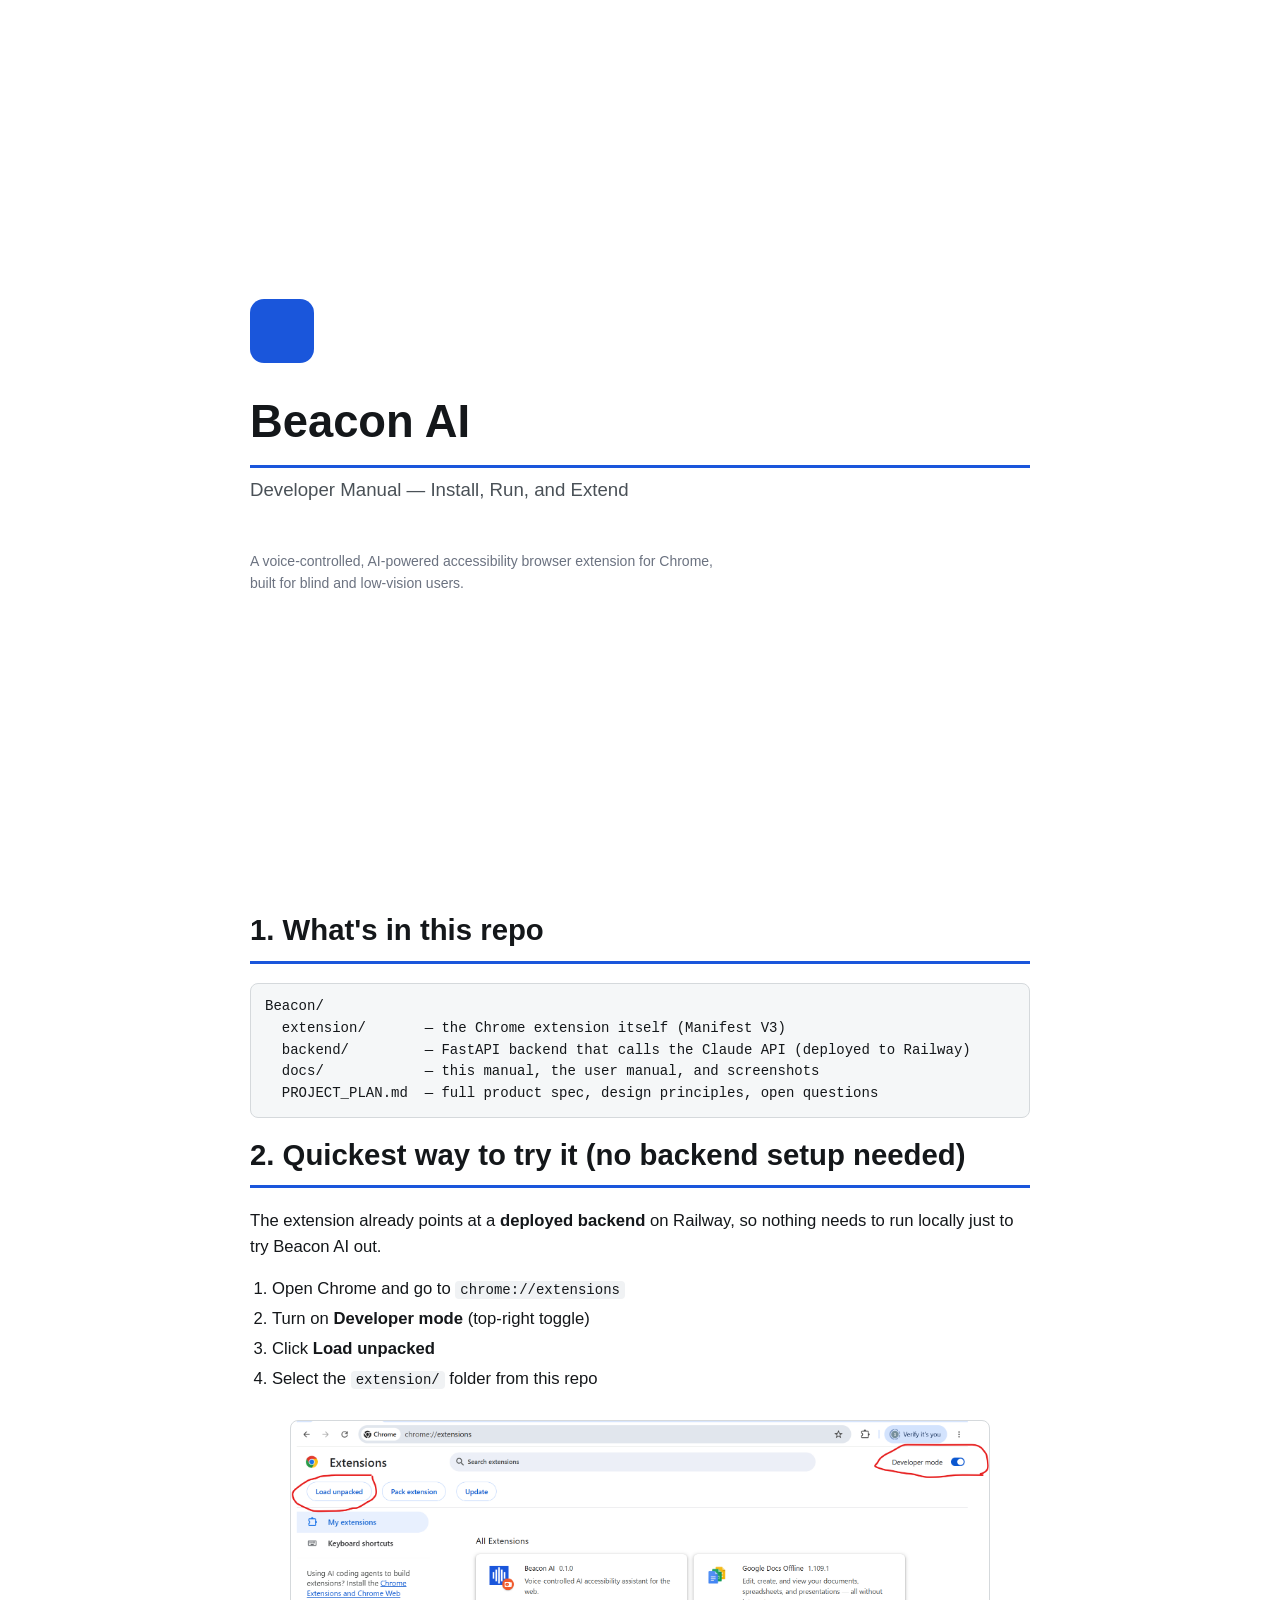
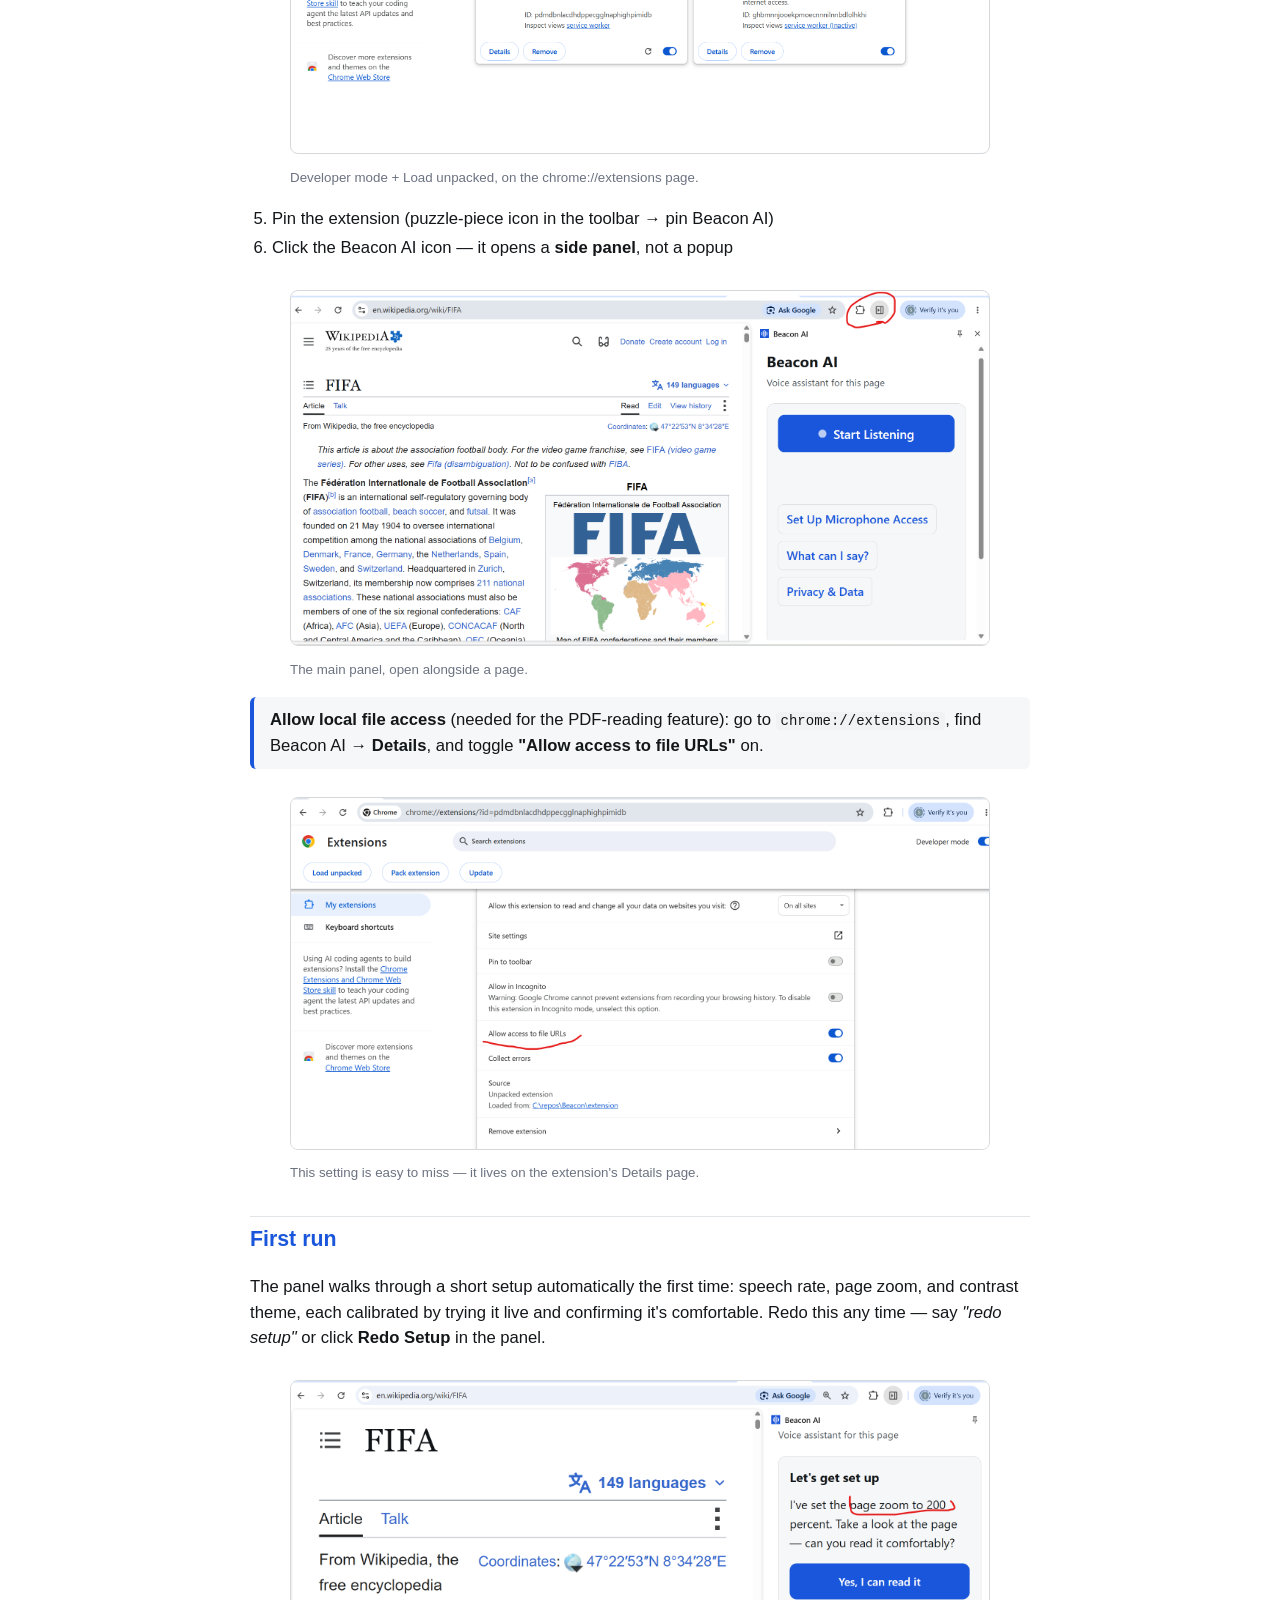
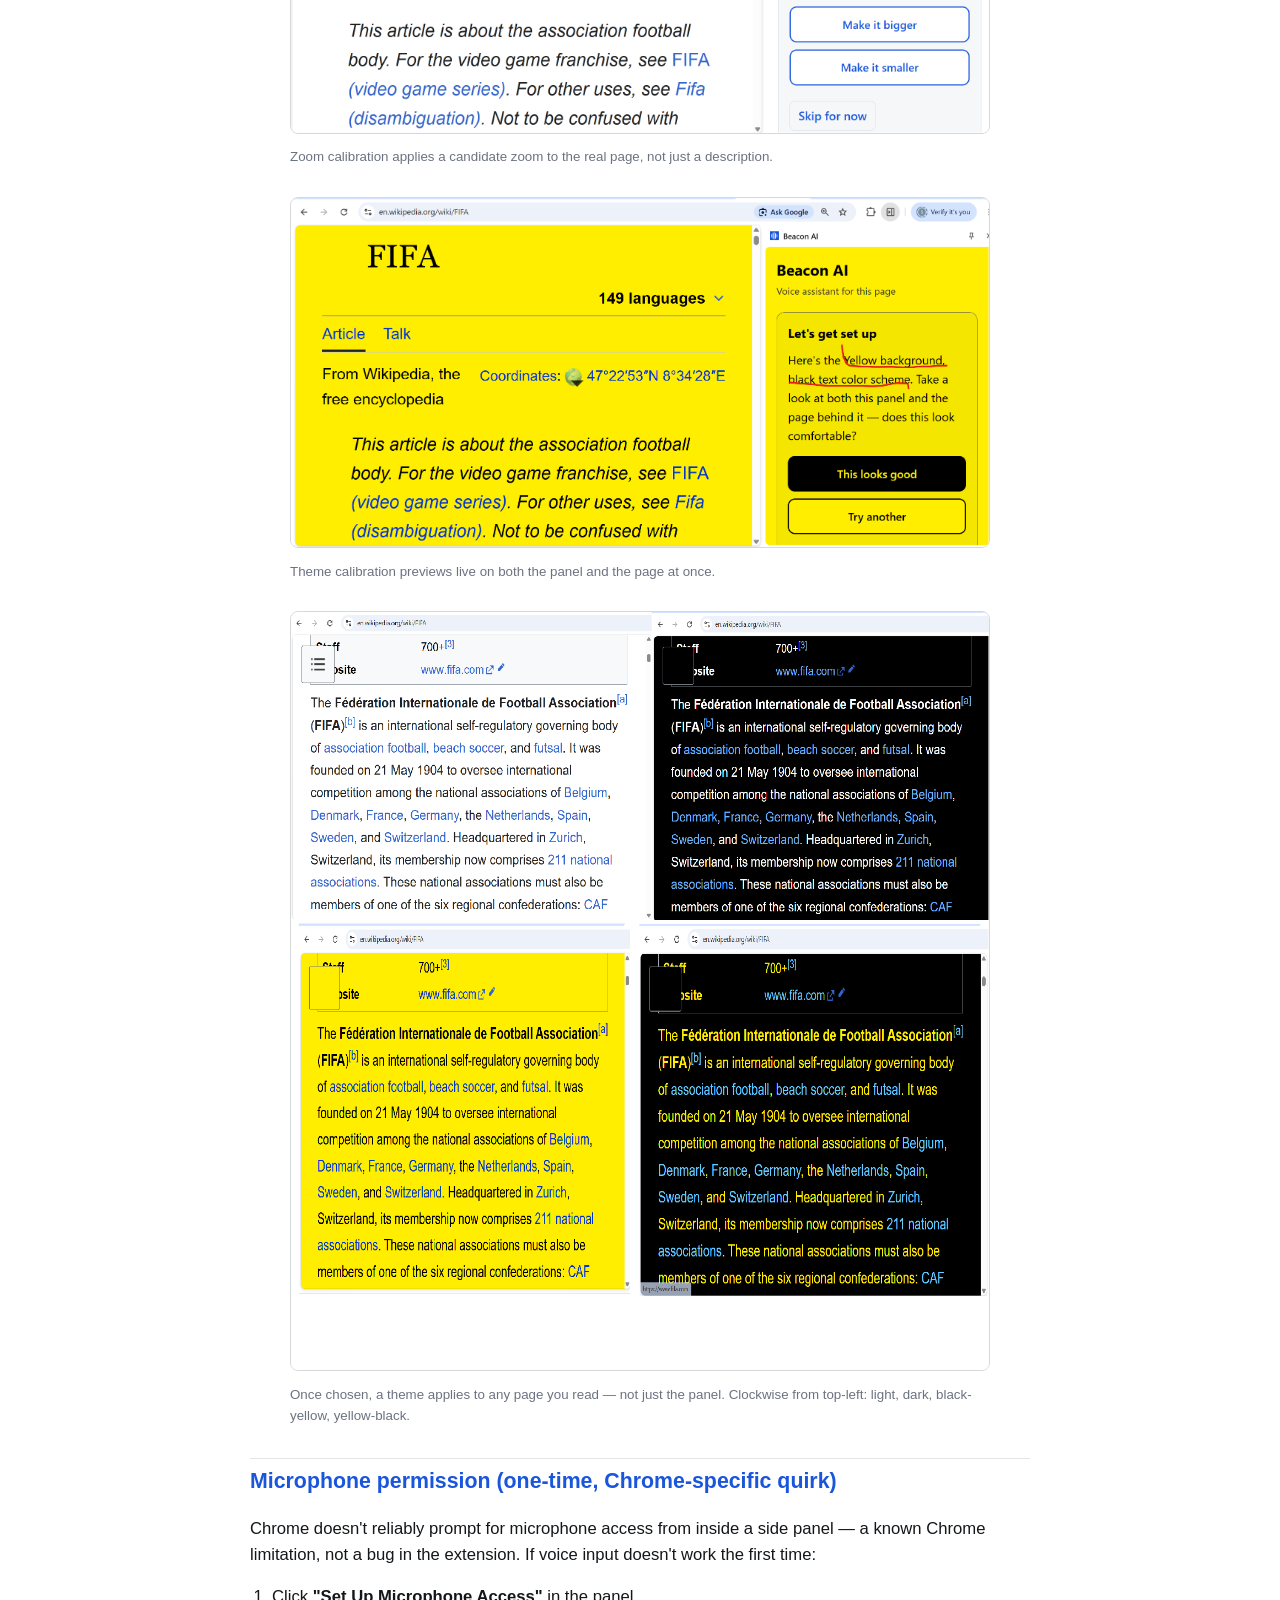
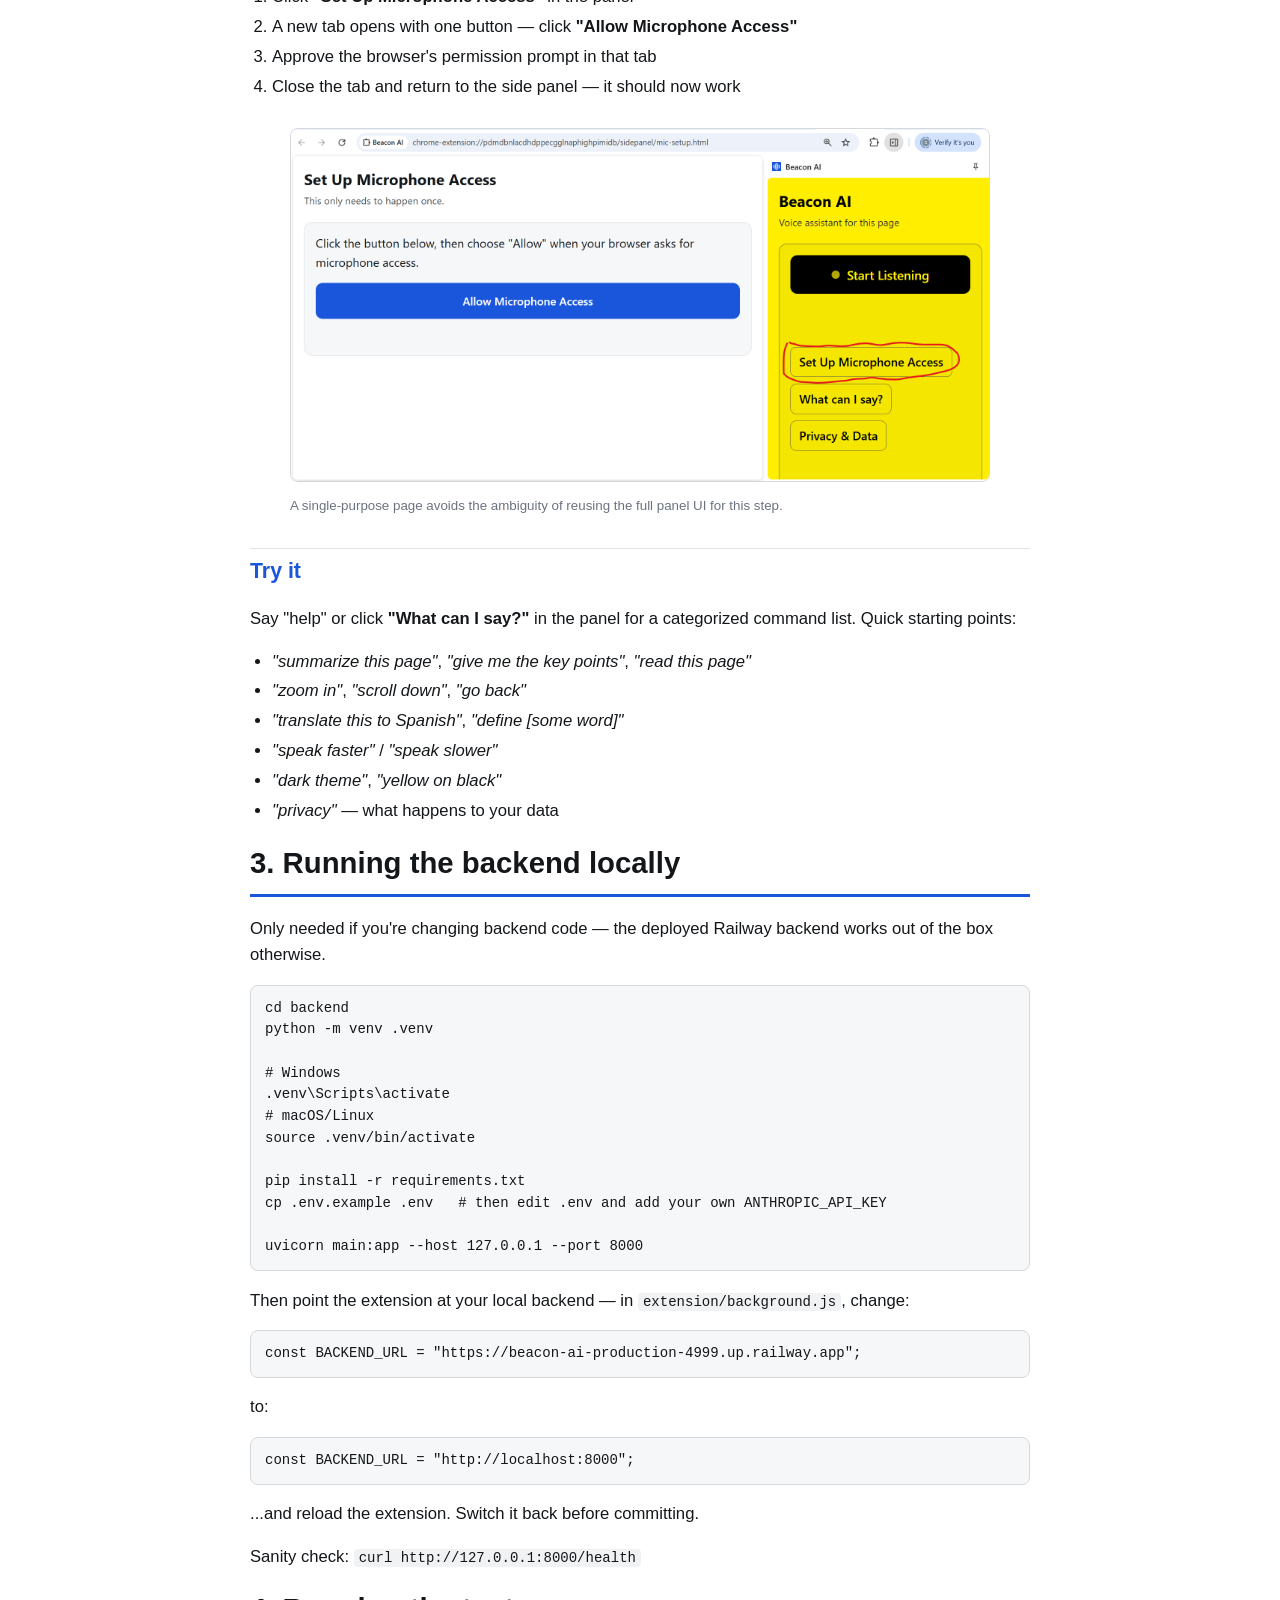
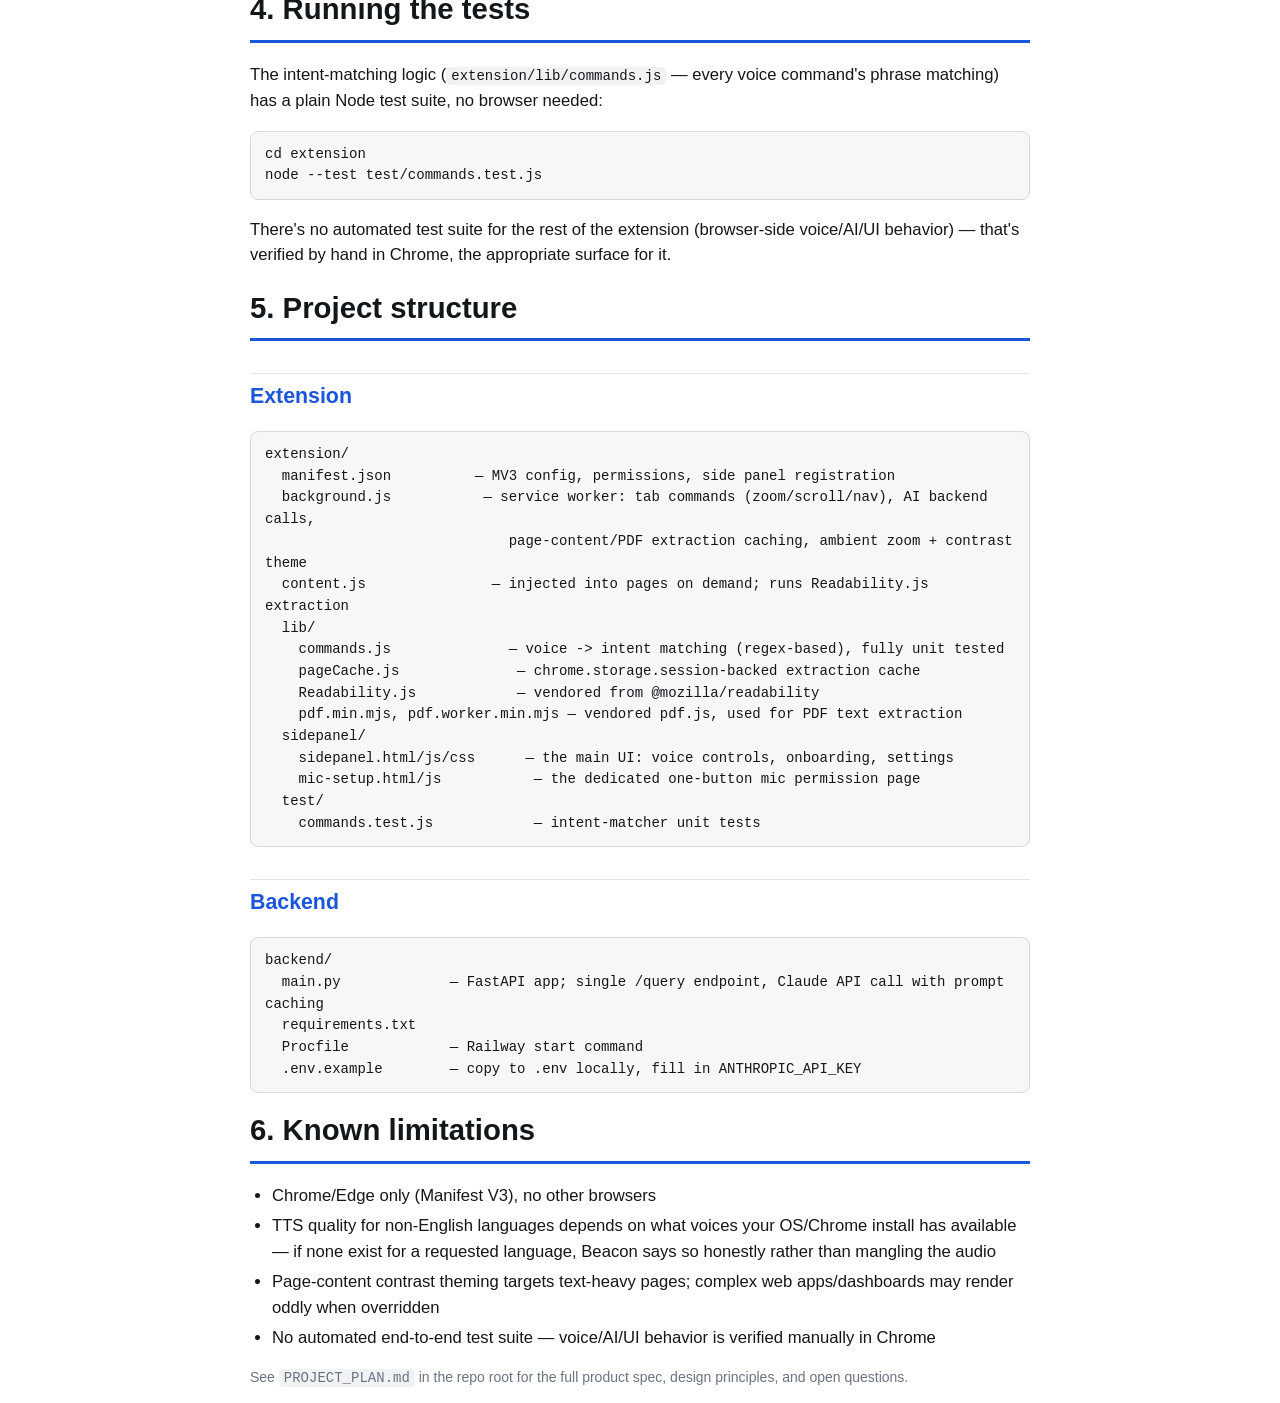
==== docs/developer-manual.html @ 8cf3feb1 "Add developer and user manual PDFs Two separate documents for two audiences: - Beacon-AI-Developer-M" ====
<!DOCTYPE html>
<html>
<head>
<meta charset="utf-8" />
<title>Beacon AI — Developer Manual</title>
<style>
  @page { margin: 2cm 1.8cm; }
  * { box-sizing: border-box; }
  body {
    font-family: "Segoe UI", -apple-system, Arial, sans-serif;
    color: #14171a;
    line-height: 1.55;
    font-size: 12.5pt;
    max-width: 780px;
    margin: 0 auto;
  }
  .cover {
    min-height: 24cm;
    display: flex;
    flex-direction: column;
    justify-content: center;
    page-break-after: always;
  }
  .cover .badge {
    display: inline-block;
    width: 64px;
    height: 64px;
    border-radius: 14px;
    background: #1a56db;
    margin-bottom: 24px;
  }
  .cover h1 { font-size: 34pt; margin: 0 0 8px; }
  .cover p.subtitle { font-size: 14pt; color: #4a5157; margin: 0 0 32px; }
  .cover .meta { font-size: 10.5pt; color: #6b7280; }
  h1 { font-size: 22pt; border-bottom: 3px solid #1a56db; padding-bottom: 8px; margin-top: 0; }
  h2 {
    font-size: 16pt;
    color: #1a56db;
    margin-top: 32px;
    padding-top: 6px;
    border-top: 1px solid #e2e5e8;
  }
  h3 { font-size: 13pt; margin-top: 20px; }
  section { page-break-inside: avoid; }
  code, pre {
    font-family: "Consolas", "SFMono-Regular", monospace;
    font-size: 10.5pt;
  }
  pre {
    background: #f5f7f8;
    border: 1px solid #d5d9dc;
    border-radius: 8px;
    padding: 12px 14px;
    overflow-x: auto;
    white-space: pre-wrap;
  }
  code.inline {
    background: #f0f2f4;
    padding: 1px 5px;
    border-radius: 4px;
  }
  img {
    max-width: 100%;
    border: 1px solid #d5d9dc;
    border-radius: 8px;
    margin: 12px 0;
    page-break-inside: avoid;
  }
  figcaption { font-size: 10pt; color: #6b7280; margin: -6px 0 16px; }
  .callout {
    background: #f5f7f8;
    border-left: 4px solid #1a56db;
    border-radius: 6px;
    padding: 10px 16px;
    margin: 14px 0;
  }
  .grid2 { display: flex; gap: 24px; }
  .grid2 > div { flex: 1; }
  ul, ol { padding-left: 22px; }
  li { margin-bottom: 4px; }
  table { border-collapse: collapse; width: 100%; margin: 12px 0; font-size: 11pt; }
  th, td { border: 1px solid #d5d9dc; padding: 6px 10px; text-align: left; }
  th { background: #f5f7f8; }
</style>
</head>
<body>

<div class="cover">
  <div class="badge"></div>
  <h1>Beacon AI</h1>
  <p class="subtitle">Developer Manual — Install, Run, and Extend</p>
  <p class="meta">A voice-controlled, AI-powered accessibility browser extension for Chrome,<br/>built for blind and low-vision users.</p>
</div>

<h1>1. What's in this repo</h1>
<pre>Beacon/
  extension/       — the Chrome extension itself (Manifest V3)
  backend/         — FastAPI backend that calls the Claude API (deployed to Railway)
  docs/            — this manual, the user manual, and screenshots
  PROJECT_PLAN.md  — full product spec, design principles, open questions</pre>

<h1>2. Quickest way to try it (no backend setup needed)</h1>
<p>The extension already points at a <strong>deployed backend</strong> on Railway, so nothing needs to run locally just to try Beacon AI out.</p>

<ol>
  <li>Open Chrome and go to <code class="inline">chrome://extensions</code></li>
  <li>Turn on <strong>Developer mode</strong> (top-right toggle)</li>
  <li>Click <strong>Load unpacked</strong></li>
  <li>Select the <code class="inline">extension/</code> folder from this repo</li>
</ol>
<figure>
  <img src="images/load-unpacked.png" alt="Chrome extensions page with Developer mode on and Load unpacked highlighted" />
  <figcaption>Developer mode + Load unpacked, on the chrome://extensions page.</figcaption>
</figure>

<ol start="5">
  <li>Pin the extension (puzzle-piece icon in the toolbar → pin Beacon AI)</li>
  <li>Click the Beacon AI icon — it opens a <strong>side panel</strong>, not a popup</li>
</ol>
<figure>
  <img src="images/side-panel-main.png" alt="Beacon AI side panel open next to a Wikipedia article" />
  <figcaption>The main panel, open alongside a page.</figcaption>
</figure>

<div class="callout">
  <strong>Allow local file access</strong> (needed for the PDF-reading feature): go to <code class="inline">chrome://extensions</code>, find Beacon AI → <strong>Details</strong>, and toggle <strong>"Allow access to file URLs"</strong> on.
</div>
<figure>
  <img src="images/allow-file-urls.png" alt="Extension details page with Allow access to file URLs toggle highlighted" />
  <figcaption>This setting is easy to miss — it lives on the extension's Details page.</figcaption>
</figure>

<h2>First run</h2>
<p>The panel walks through a short setup automatically the first time: speech rate, page zoom, and contrast theme, each calibrated by trying it live and confirming it's comfortable. Redo this any time — say <em>"redo setup"</em> or click <strong>Redo Setup</strong> in the panel.</p>

<figure>
  <img src="images/onboarding-zoom.png" alt="Onboarding zoom step showing the actual page zoomed to 200 percent" />
  <figcaption>Zoom calibration applies a candidate zoom to the real page, not just a description.</figcaption>
</figure>

<figure>
  <img src="images/onboarding-theme.png" alt="Onboarding theme step showing yellow background, black text on both panel and page" />
  <figcaption>Theme calibration previews live on both the panel and the page at once.</figcaption>
</figure>

<figure>
  <img src="images/contrast-themes.png" alt="The same Wikipedia page shown in light, dark, yellow-black, and black-yellow themes" />
  <figcaption>Once chosen, a theme applies to any page you read — not just the panel. Clockwise from top-left: light, dark, black-yellow, yellow-black.</figcaption>
</figure>

<h2>Microphone permission (one-time, Chrome-specific quirk)</h2>
<p>Chrome doesn't reliably prompt for microphone access from inside a side panel — a known Chrome limitation, not a bug in the extension. If voice input doesn't work the first time:</p>
<ol>
  <li>Click <strong>"Set Up Microphone Access"</strong> in the panel</li>
  <li>A new tab opens with one button — click <strong>"Allow Microphone Access"</strong></li>
  <li>Approve the browser's permission prompt in that tab</li>
  <li>Close the tab and return to the side panel — it should now work</li>
</ol>
<figure>
  <img src="images/mic-setup.png" alt="The dedicated mic-setup tab next to the side panel" />
  <figcaption>A single-purpose page avoids the ambiguity of reusing the full panel UI for this step.</figcaption>
</figure>

<h2>Try it</h2>
<p>Say "help" or click <strong>"What can I say?"</strong> in the panel for a categorized command list. Quick starting points:</p>
<ul>
  <li><em>"summarize this page"</em>, <em>"give me the key points"</em>, <em>"read this page"</em></li>
  <li><em>"zoom in"</em>, <em>"scroll down"</em>, <em>"go back"</em></li>
  <li><em>"translate this to Spanish"</em>, <em>"define [some word]"</em></li>
  <li><em>"speak faster"</em> / <em>"speak slower"</em></li>
  <li><em>"dark theme"</em>, <em>"yellow on black"</em></li>
  <li><em>"privacy"</em> — what happens to your data</li>
</ul>

<h1>3. Running the backend locally</h1>
<p>Only needed if you're changing backend code — the deployed Railway backend works out of the box otherwise.</p>
<pre>cd backend
python -m venv .venv

# Windows
.venv\Scripts\activate
# macOS/Linux
source .venv/bin/activate

pip install -r requirements.txt
cp .env.example .env   # then edit .env and add your own ANTHROPIC_API_KEY

uvicorn main:app --host 127.0.0.1 --port 8000</pre>

<p>Then point the extension at your local backend — in <code class="inline">extension/background.js</code>, change:</p>
<pre>const BACKEND_URL = "https://beacon-ai-production-4999.up.railway.app";</pre>
<p>to:</p>
<pre>const BACKEND_URL = "http://localhost:8000";</pre>
<p>...and reload the extension. Switch it back before committing.</p>
<p>Sanity check: <code class="inline">curl http://127.0.0.1:8000/health</code></p>

<h1>4. Running the tests</h1>
<p>The intent-matching logic (<code class="inline">extension/lib/commands.js</code> — every voice command's phrase matching) has a plain Node test suite, no browser needed:</p>
<pre>cd extension
node --test test/commands.test.js</pre>
<p>There's no automated test suite for the rest of the extension (browser-side voice/AI/UI behavior) — that's verified by hand in Chrome, the appropriate surface for it.</p>

<h1>5. Project structure</h1>
<h2>Extension</h2>
<pre>extension/
  manifest.json          — MV3 config, permissions, side panel registration
  background.js           — service worker: tab commands (zoom/scroll/nav), AI backend calls,
                             page-content/PDF extraction caching, ambient zoom + contrast theme
  content.js               — injected into pages on demand; runs Readability.js extraction
  lib/
    commands.js              — voice -> intent matching (regex-based), fully unit tested
    pageCache.js              — chrome.storage.session-backed extraction cache
    Readability.js            — vendored from @mozilla/readability
    pdf.min.mjs, pdf.worker.min.mjs — vendored pdf.js, used for PDF text extraction
  sidepanel/
    sidepanel.html/js/css      — the main UI: voice controls, onboarding, settings
    mic-setup.html/js           — the dedicated one-button mic permission page
  test/
    commands.test.js            — intent-matcher unit tests</pre>

<h2>Backend</h2>
<pre>backend/
  main.py             — FastAPI app; single /query endpoint, Claude API call with prompt caching
  requirements.txt
  Procfile            — Railway start command
  .env.example        — copy to .env locally, fill in ANTHROPIC_API_KEY</pre>

<h1>6. Known limitations</h1>
<ul>
  <li>Chrome/Edge only (Manifest V3), no other browsers</li>
  <li>TTS quality for non-English languages depends on what voices your OS/Chrome install has available — if none exist for a requested language, Beacon says so honestly rather than mangling the audio</li>
  <li>Page-content contrast theming targets text-heavy pages; complex web apps/dashboards may render oddly when overridden</li>
  <li>No automated end-to-end test suite — voice/AI/UI behavior is verified manually in Chrome</li>
</ul>
<p style="color:#6b7280; font-size:10.5pt;">See <code class="inline">PROJECT_PLAN.md</code> in the repo root for the full product spec, design principles, and open questions.</p>

</body>
</html>
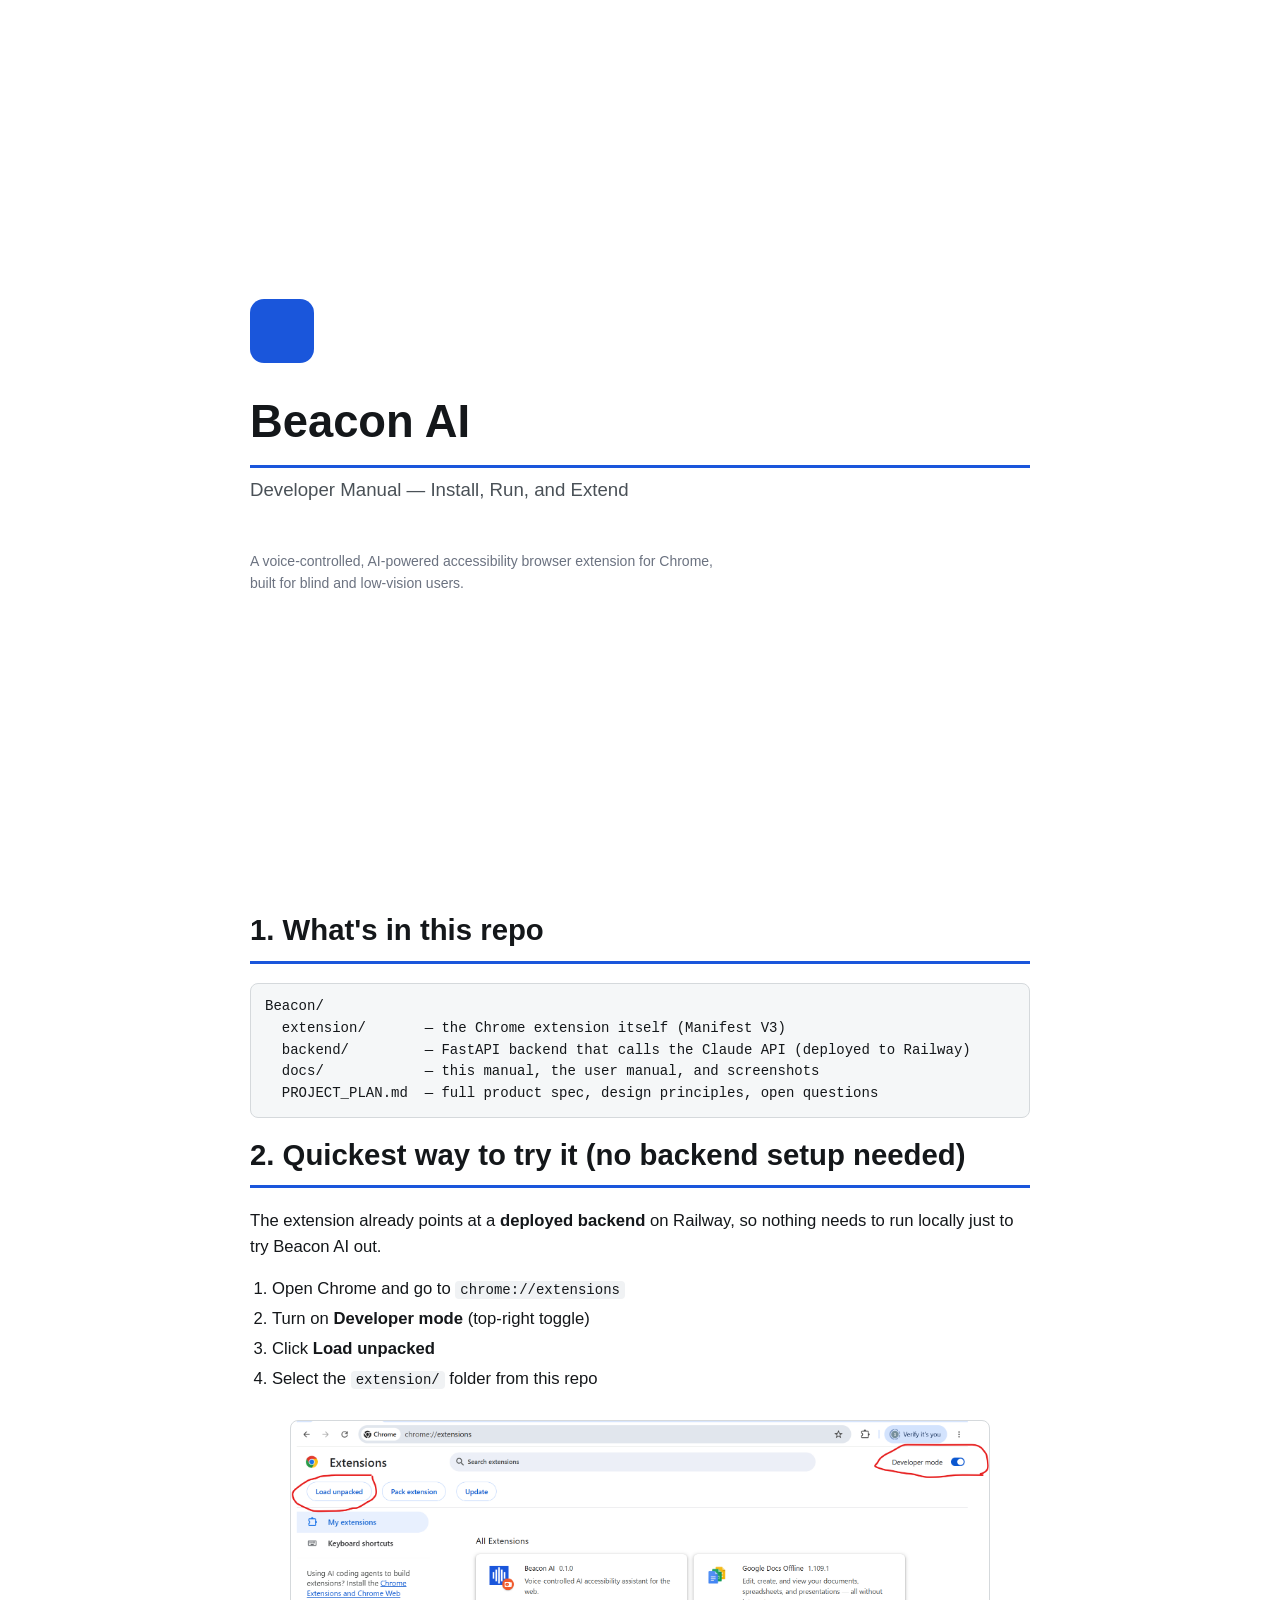
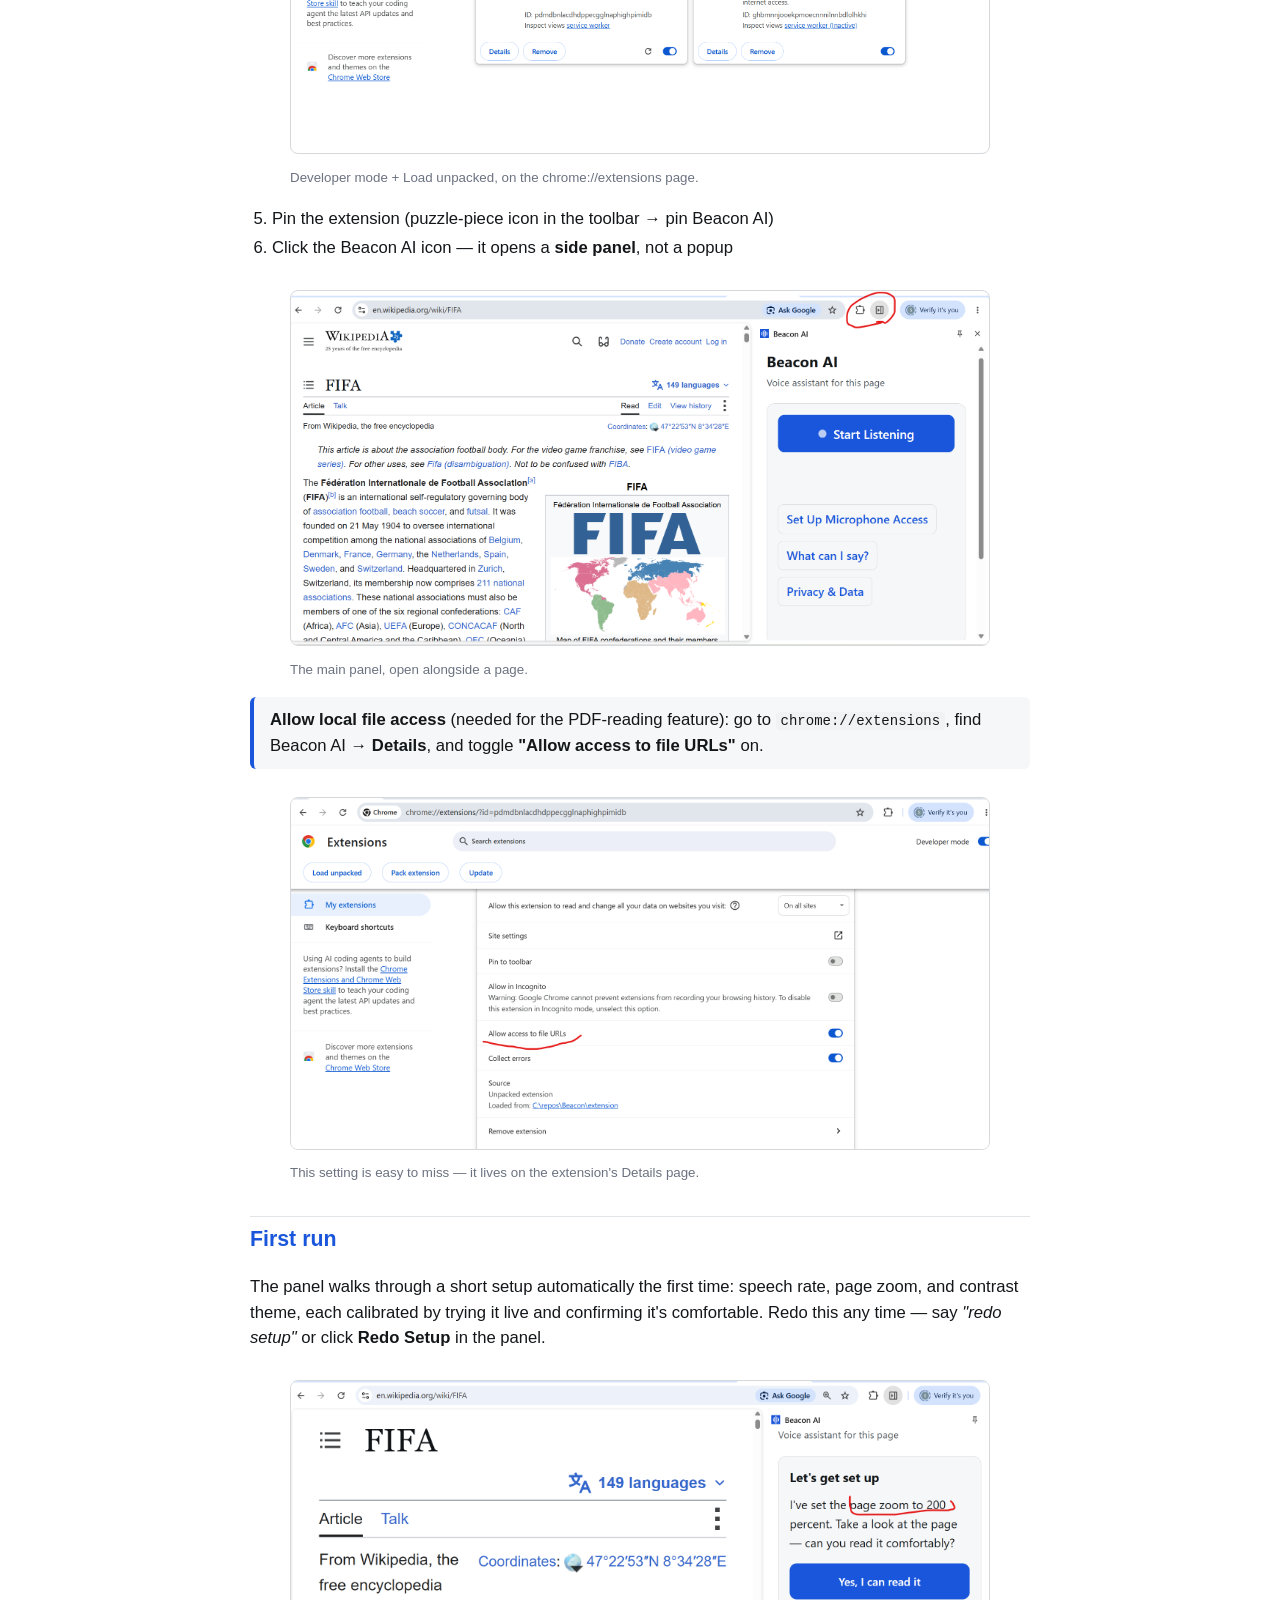
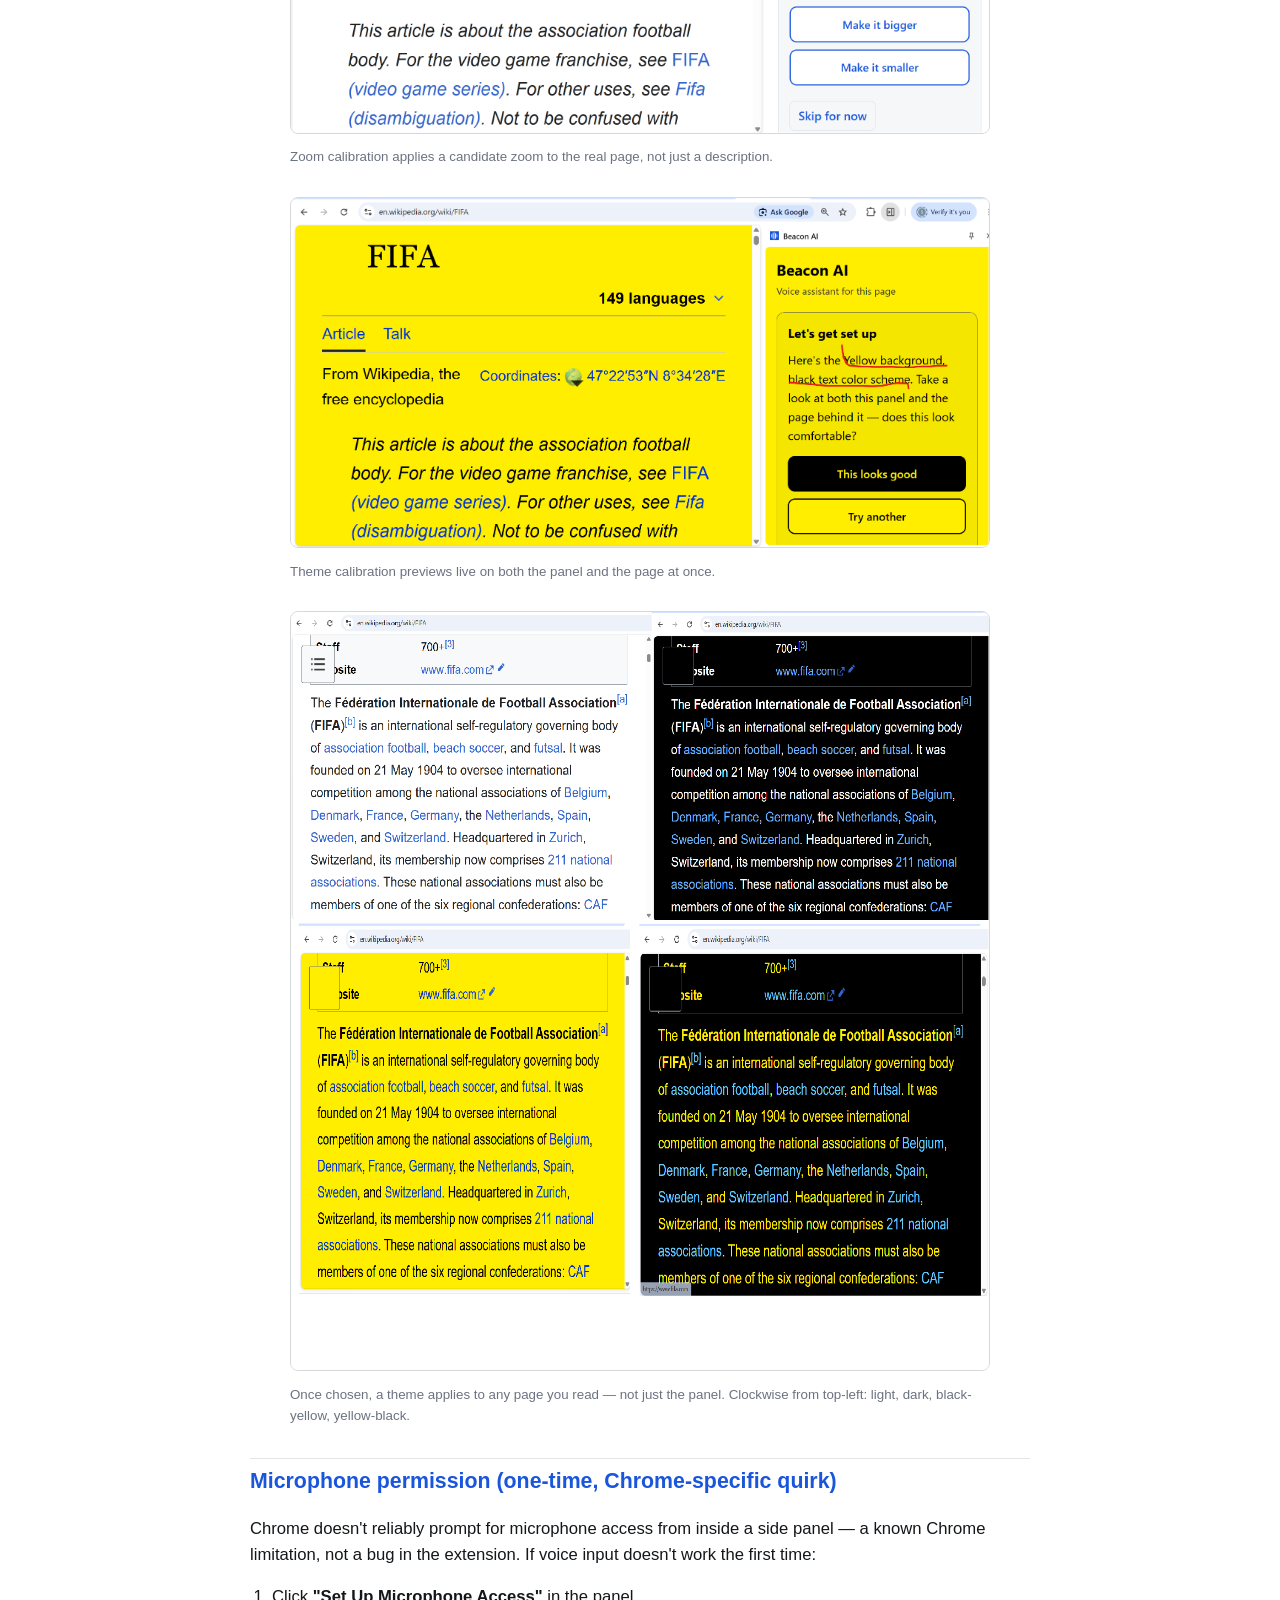
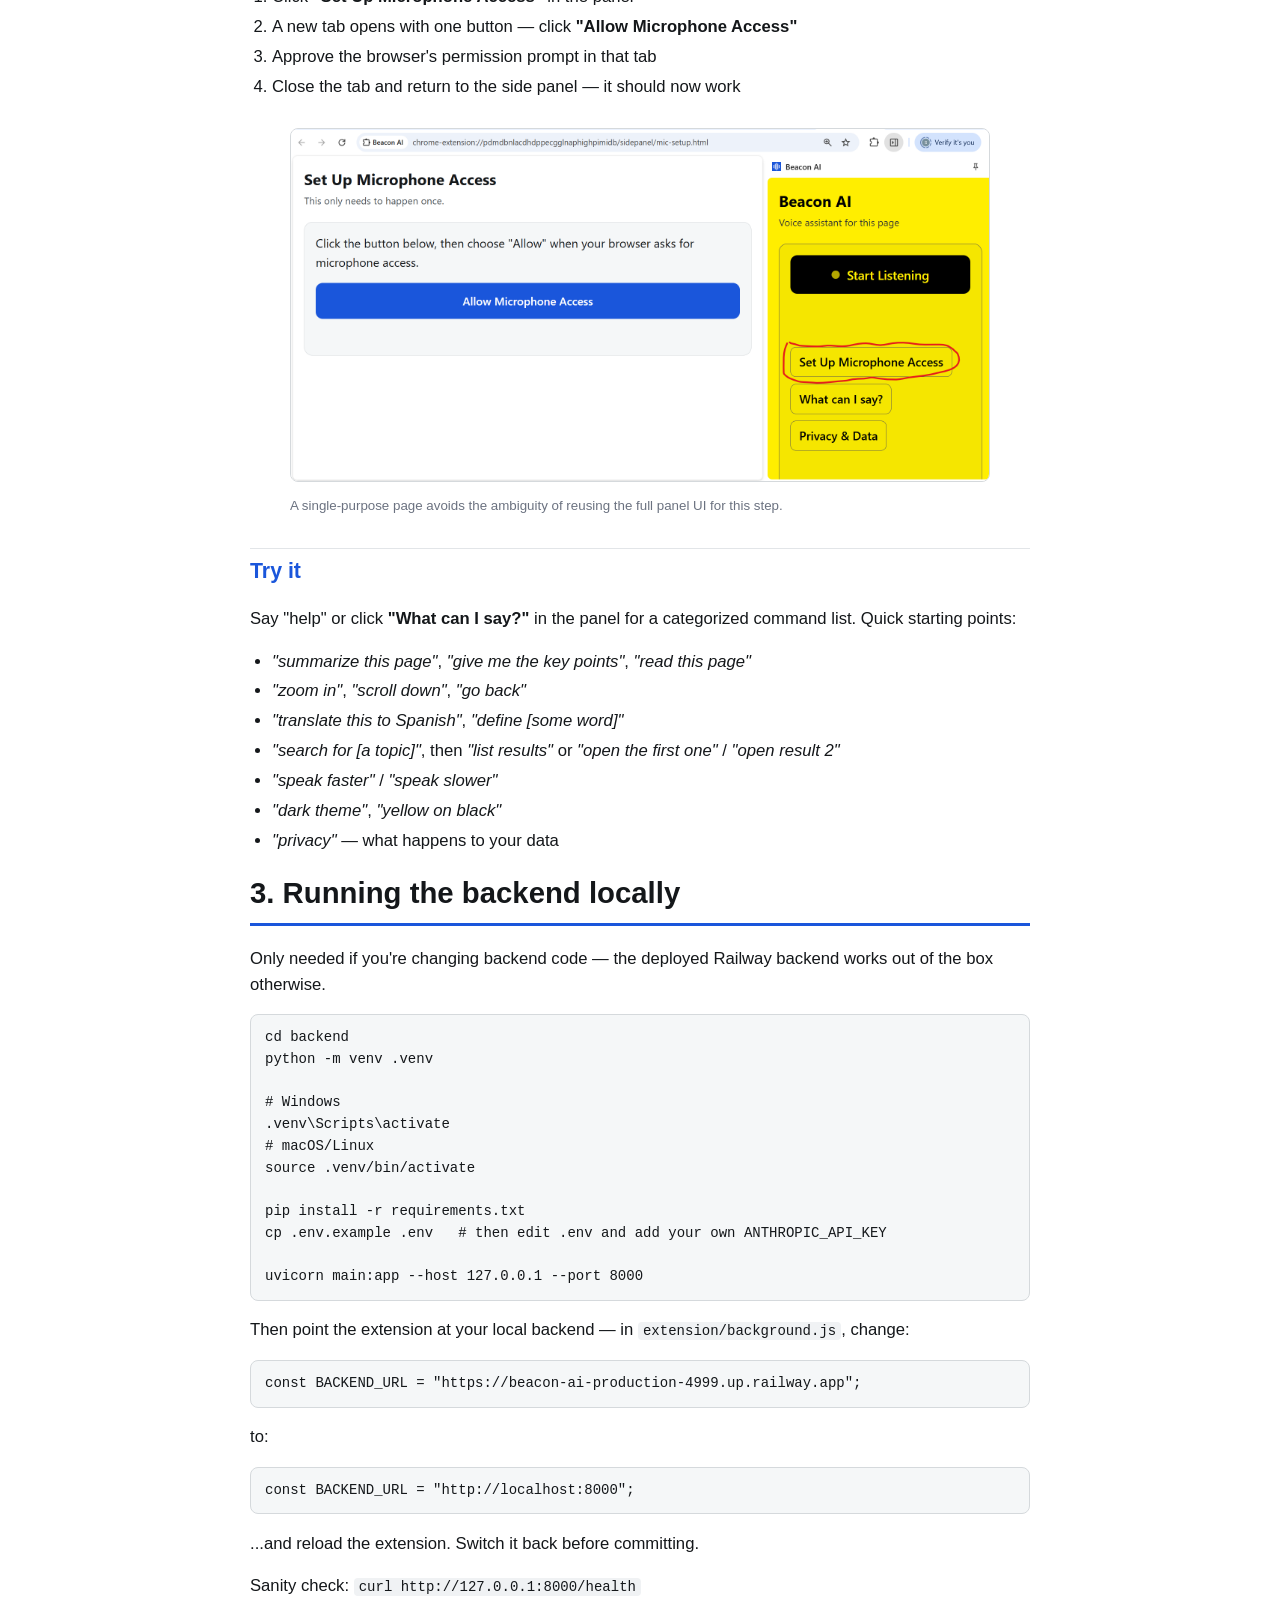
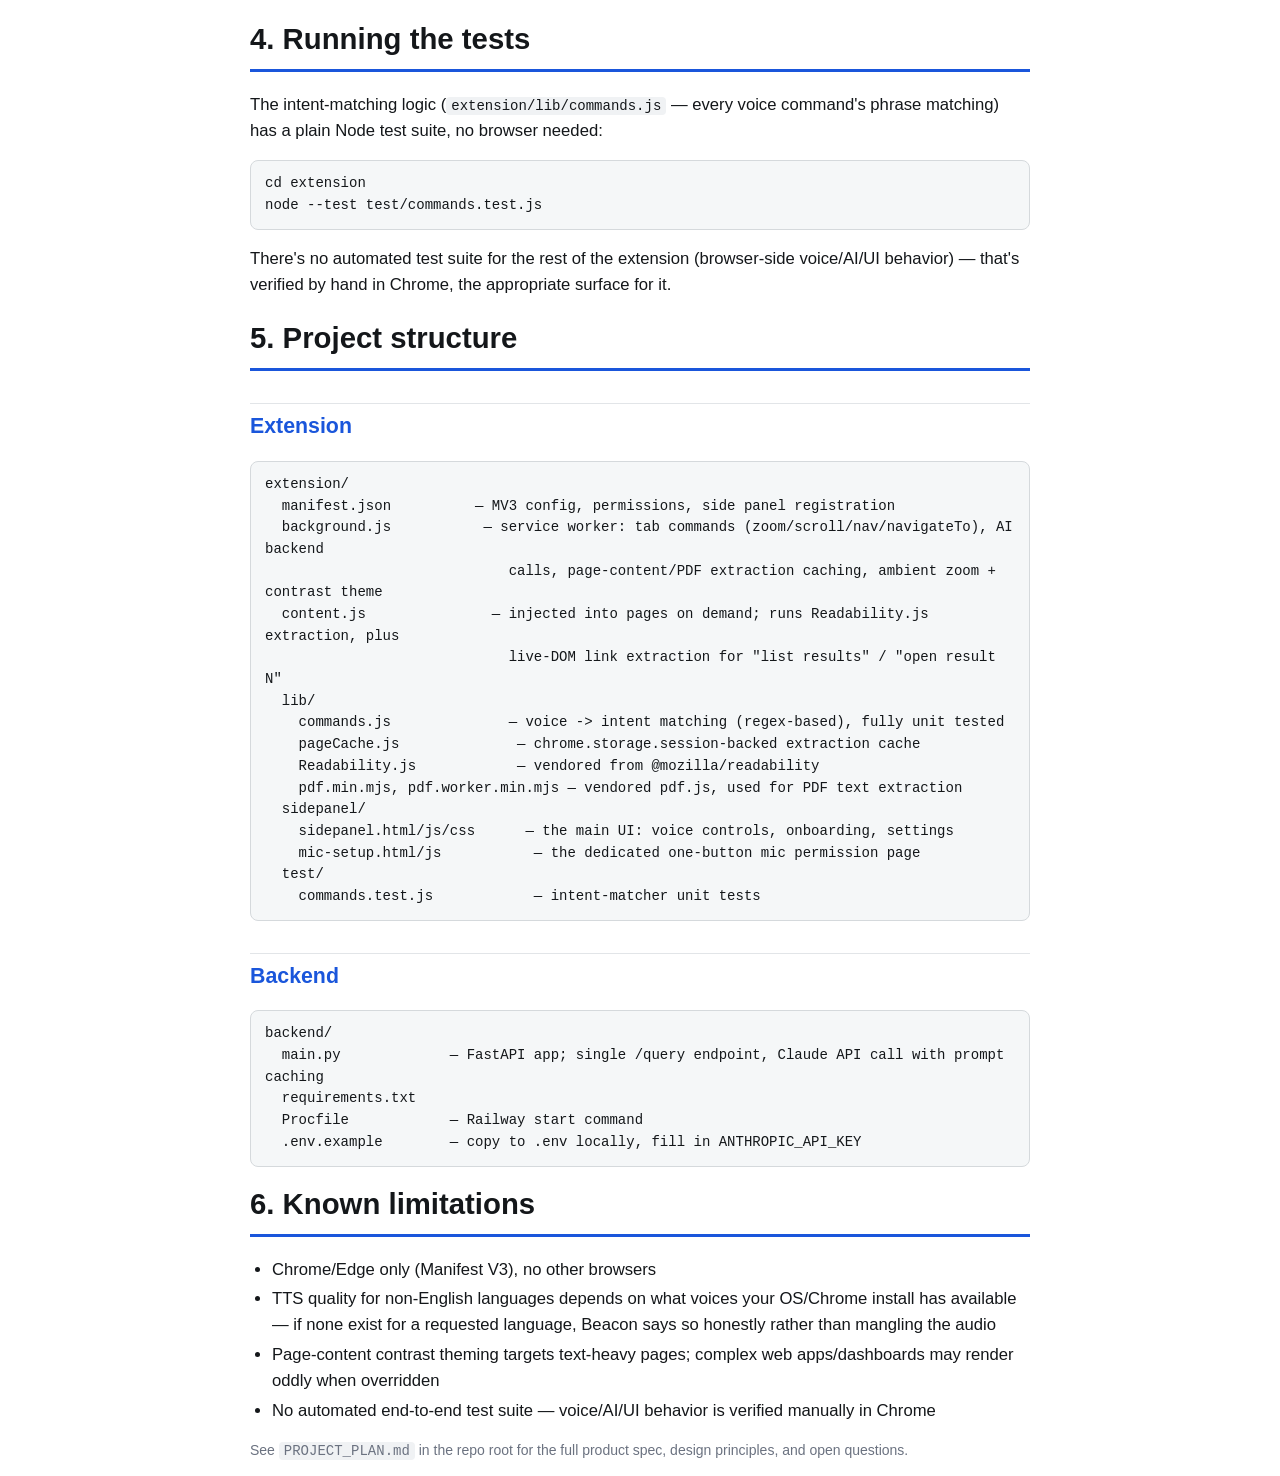
==== commit 0fb1eb40: "Document search/list/open-result commands, add in-product help category - Added a "Searching" help c" ====
--- a/docs/developer-manual.html
+++ b/docs/developer-manual.html
@@ -167,6 +167,7 @@
   <li><em>"summarize this page"</em>, <em>"give me the key points"</em>, <em>"read this page"</em></li>
   <li><em>"zoom in"</em>, <em>"scroll down"</em>, <em>"go back"</em></li>
   <li><em>"translate this to Spanish"</em>, <em>"define [some word]"</em></li>
+  <li><em>"search for [a topic]"</em>, then <em>"list results"</em> or <em>"open the first one"</em> / <em>"open result 2"</em></li>
   <li><em>"speak faster"</em> / <em>"speak slower"</em></li>
   <li><em>"dark theme"</em>, <em>"yellow on black"</em></li>
   <li><em>"privacy"</em> — what happens to your data</li>
@@ -204,9 +205,10 @@
 <h2>Extension</h2>
 <pre>extension/
   manifest.json          — MV3 config, permissions, side panel registration
-  background.js           — service worker: tab commands (zoom/scroll/nav), AI backend calls,
-                             page-content/PDF extraction caching, ambient zoom + contrast theme
-  content.js               — injected into pages on demand; runs Readability.js extraction
+  background.js           — service worker: tab commands (zoom/scroll/nav/navigateTo), AI backend
+                             calls, page-content/PDF extraction caching, ambient zoom + contrast theme
+  content.js               — injected into pages on demand; runs Readability.js extraction, plus
+                             live-DOM link extraction for "list results" / "open result N"
   lib/
     commands.js              — voice -> intent matching (regex-based), fully unit tested
     pageCache.js              — chrome.storage.session-backed extraction cache
